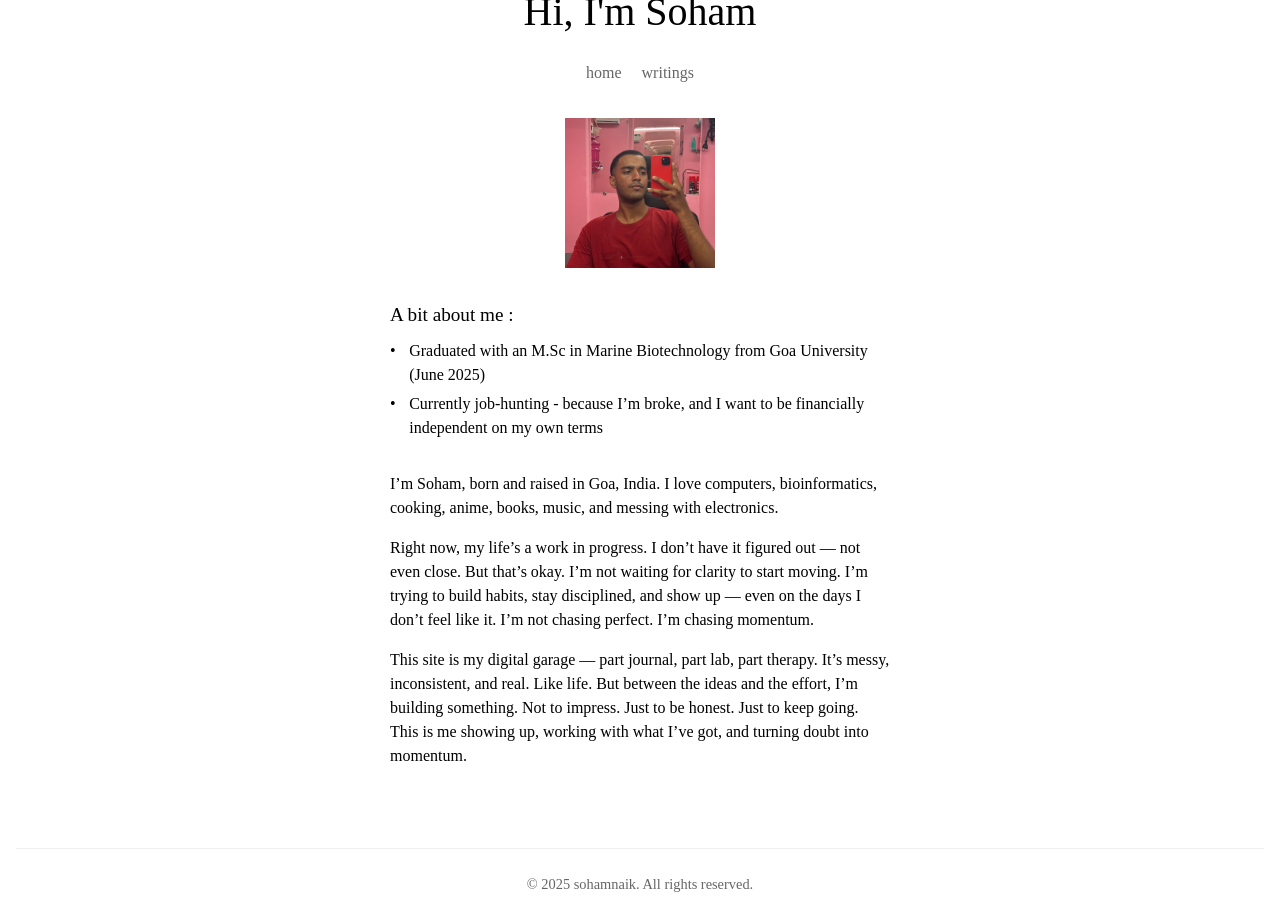
==== index.html @ 7e160d06 "Update index.html" ====
<!DOCTYPE html>
<html lang="en">
<head>
    <meta charset="UTF-8">
    <meta name="viewport" content="width=device-width, initial-scale=1.0">
    <title>Soham Naik</title>
    <link rel="icon" href="main_character.png" type="image/png">
    <link rel="stylesheet" href="style.css">
</head>
<body>
    <div class="container">
        <h1>Hi, I'm Soham</h1>
        
        <nav class="menu">
            <a href="index.html">home</a>
            <a href="writings.html">writings</a>
        </nav>
        
        <div class="profile-photo-container">
            <img src="assets/soham.jpg" alt="Soham" class="profile-photo" onerror="this.style.display='none'; this.nextElementSibling.style.display='block';">
            <div class="profile-placeholder" style="display: none;">
                <svg width="150" height="150" viewBox="0 0 150 150" fill="none" xmlns="http://www.w3.org/2000/svg">
                    <rect width="150" height="150" fill="#f0f0f0"/>
                    <circle cx="75" cy="60" r="20" fill="#ccc"/>
                    <path d="M40 120c0-19.3 15.7-35 35-35s35 15.7 35 35" fill="#ccc"/>
                </svg>
            </div>
        </div>
        
        <div class="about-section">
            <h2>A bit about me :</h2>
            <ul>
                <li>Graduated with an M.Sc in Marine Biotechnology from Goa University (June 2025)</li>
                <li>Currently job-hunting - because I’m broke, and I want to be financially independent on my own terms</li>
            </ul>
        </div>

        <div class="description">
            <p>
                I’m Soham, born and raised in Goa, India. 
                I love computers, bioinformatics, cooking, anime, books, music, and messing with electronics.
            </p>

            <p>
                Right now, my life’s a work in progress.
                I don’t have it figured out — not even close.
                But that’s okay. I’m not waiting for clarity to start moving.
                I’m trying to build habits, stay disciplined, and show up — even on the days I don’t feel like it.
                I’m not chasing perfect. I’m chasing momentum.
            </p>

            <p>
                This site is my digital garage — part journal, part lab, part therapy.
                It’s messy, inconsistent, and real. Like life.
                But between the ideas and the effort, I’m building something.
                Not to impress. Just to be honest. Just to keep going.
                This is me showing up, working with what I’ve got, and turning doubt into momentum.
            </p>
        </div>

    </div>
    
    <footer class="footer">
        <p>&copy; 2025 sohamnaik. All rights reserved.</p>
    </footer>
</body>
</html>
---- style.css ----
/* Reset and base styles */
* {
    margin: 0;
    padding: 0;
    box-sizing: border-box;
}

html, body {
    height: 100%;
    font-family: Georgia, "Times New Roman", Times, serif;
    background-color: #ffffff;
    color: #000000;
}

body {
    display: flex;
    flex-direction: column;
    justify-content: center;
    align-items: center;
    min-height: 100vh;
    padding: 2rem 1rem;
    line-height: 1.6;
}

.container {
    max-width: 600px;
    text-align: center;
    width: 100%;
    flex: 1;
}

/* Typography */
h1 {
    font-size: 2.5rem;
    font-weight: normal;
    margin-bottom: 1rem;
    color: #000000;
}

/* Navigation menu */
.menu {
    margin-bottom: 2rem;
}

/* Profile photo */
.profile-photo-container {
    margin-bottom: 2rem;
    display: flex;
    justify-content: center;
}

.profile-photo,
.profile-placeholder {
    width: 150px;
    height: 150px;
    object-fit: cover;
    display: block;
}

.profile-placeholder {
    display: flex;
    align-items: center;
    justify-content: center;
    background-color: #f8f8f8;
    border: 1px solid #e0e0e0;
}

.menu a {
    color: #666666;
    text-decoration: none;
    font-size: 1rem;
    margin: 0 0.5rem;
    transition: color 0.3s ease;
}

.menu a:hover {
    color: #000000;
    text-decoration: underline;
}

/* About section */
.about-section {
    text-align: left;
    max-width: 500px;
    margin: 0 auto 2rem auto;
}

.about-section h2 {
    font-size: 1.2rem;
    font-weight: normal;
    margin-bottom: 0.5rem;
    color: #000000;
}

.about-section ul {
    list-style: none;
    padding: 0;
    margin-bottom: 1rem;
}

.about-section li {
    font-size: 1rem;
    margin-bottom: 0.3rem;
    color: #000000;
    position: relative;
    padding-left: 1.2rem;
    line-height: 1.5;
}

.about-section li::before {
    content: '•';
    position: absolute;
    left: 0;
    color: #000000;
}

/* Description paragraphs */
.description {
    text-align: left;
    max-width: 500px;
    margin: 0 auto 2rem auto;
}

.description p {
    font-size: 1rem;
    margin-bottom: 1rem;
    color: #000000;
    line-height: 1.5;
}

.description em {
    font-style: italic;
}

/* Writings section */
.writings-section {
    text-align: left;
    max-width: 500px;
    margin: 0 auto;
}

.writings-section h2 {
    font-size: 1.2rem;
    font-weight: normal;
    margin-bottom: 0.5rem;
    color: #000000;
}

.writing-links {
    list-style: none;
    padding: 0;
}

.writing-links li {
    margin-bottom: 0.3rem;
}

.writing-links a {
    color: #666666;
    text-decoration: none;
    font-size: 1rem;
    transition: color 0.3s ease;
}

.writing-links a:hover {
    color: #000000;
    text-decoration: underline;
}

/* Footer */
.footer {
    margin-top: 3rem;
    padding: 1.5rem 1rem;
    text-align: center;
    border-top: 1px solid #f0f0f0;
    width: 100%;
}

.footer p {
    font-size: 0.9rem;
    color: #666666;
    margin: 0;
}

/* Responsive design */
/* Mobile devices (up to 480px) */
@media (max-width: 480px) {
    body {
        padding: 1rem 0.75rem;
    }
    
    .container {
        max-width: 100%;
        padding: 0 0.5rem;
    }
    
    h1 {
        font-size: 1.8rem;
        margin-bottom: 0.8rem;
    }
    
    .menu {
        margin-bottom: 1.5rem;
    }
    
    .menu a {
        margin: 0 0.3rem;
        font-size: 0.85rem;
    }
    
    .profile-photo,
    .profile-placeholder {
        width: 120px;
        height: 120px;
    }
    
    .profile-photo-container {
        margin-bottom: 1.5rem;
    }
    
    .about-section,
    .description,
    .writings-section {
        max-width: 100%;
        margin-bottom: 1.5rem;
    }
    
    .about-section h2,
    .writings-section h2 {
        font-size: 1.1rem;
    }
    
    .description p,
    .about-section li,
    .writing-links a {
        font-size: 0.9rem;
        line-height: 1.4;
    }
    
    .footer {
        margin-top: 2rem;
        padding: 1rem;
    }
    
    .footer p {
        font-size: 0.8rem;
    }
}

/* Tablets (481px to 768px) */
@media (min-width: 481px) and (max-width: 768px) {
    body {
        padding: 1.5rem 1rem;
    }
    
    .container {
        max-width: 90%;
    }
    
    h1 {
        font-size: 2.2rem;
    }
    
    .menu a {
        margin: 0 0.6rem;
        font-size: 0.95rem;
    }
    
    .profile-photo,
    .profile-placeholder {
        width: 140px;
        height: 140px;
    }
    
    .about-section,
    .description,
    .writings-section {
        max-width: 450px;
    }
    
    .description p,
    .about-section li,
    .writing-links a {
        font-size: 0.95rem;
    }
}

/* Small laptops and large tablets (769px to 1024px) */
@media (min-width: 769px) and (max-width: 1024px) {
    .container {
        max-width: 550px;
    }
    
    h1 {
        font-size: 2.3rem;
    }
    
    .about-section,
    .description,
    .writings-section {
        max-width: 480px;
    }
}

/* Large screens (1025px and up) */
@media (min-width: 1025px) {
    body {
        padding: 2.5rem 1rem;
    }
    
    .container {
        max-width: 600px;
    }
    
    h1 {
        font-size: 2.5rem;
    }
    
    .about-section,
    .description,
    .writings-section {
        max-width: 500px;
    }
}
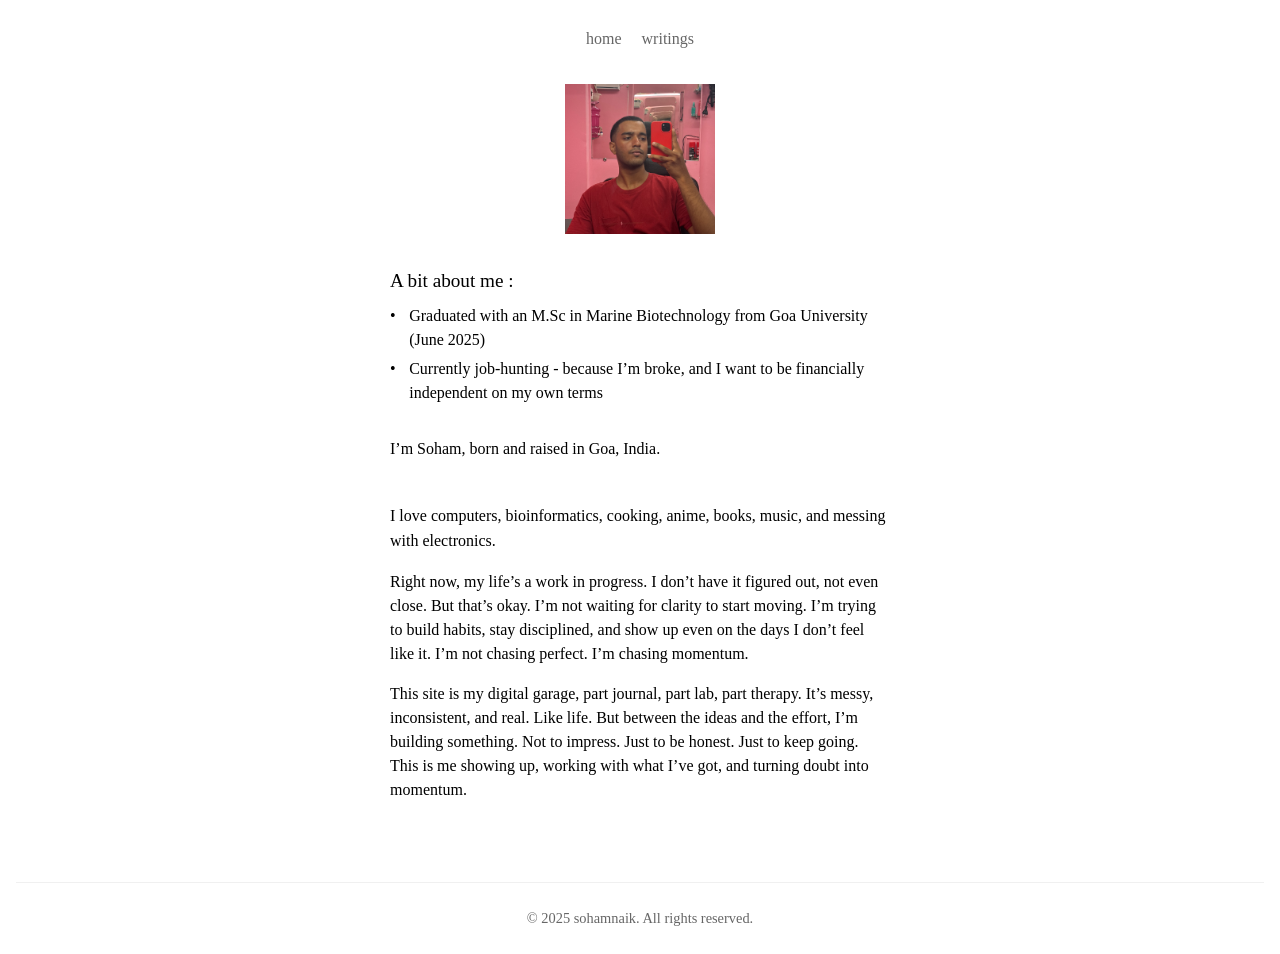
==== commit a7fa5f10: "Update index.html" ====
--- a/index.html
+++ b/index.html
@@ -37,20 +37,20 @@
 
         <div class="description">
             <p>
-                I’m Soham, born and raised in Goa, India. 
+                I’m Soham, born and raised in Goa, India.</p> </br> 
                 I love computers, bioinformatics, cooking, anime, books, music, and messing with electronics.
             </p>
 
             <p>
                 Right now, my life’s a work in progress.
-                I don’t have it figured out — not even close.
+                I don’t have it figured out, not even close.
                 But that’s okay. I’m not waiting for clarity to start moving.
-                I’m trying to build habits, stay disciplined, and show up — even on the days I don’t feel like it.
+                I’m trying to build habits, stay disciplined, and show up even on the days I don’t feel like it.
                 I’m not chasing perfect. I’m chasing momentum.
             </p>
 
             <p>
-                This site is my digital garage — part journal, part lab, part therapy.
+                This site is my digital garage, part journal, part lab, part therapy.
                 It’s messy, inconsistent, and real. Like life.
                 But between the ideas and the effort, I’m building something.
                 Not to impress. Just to be honest. Just to keep going.
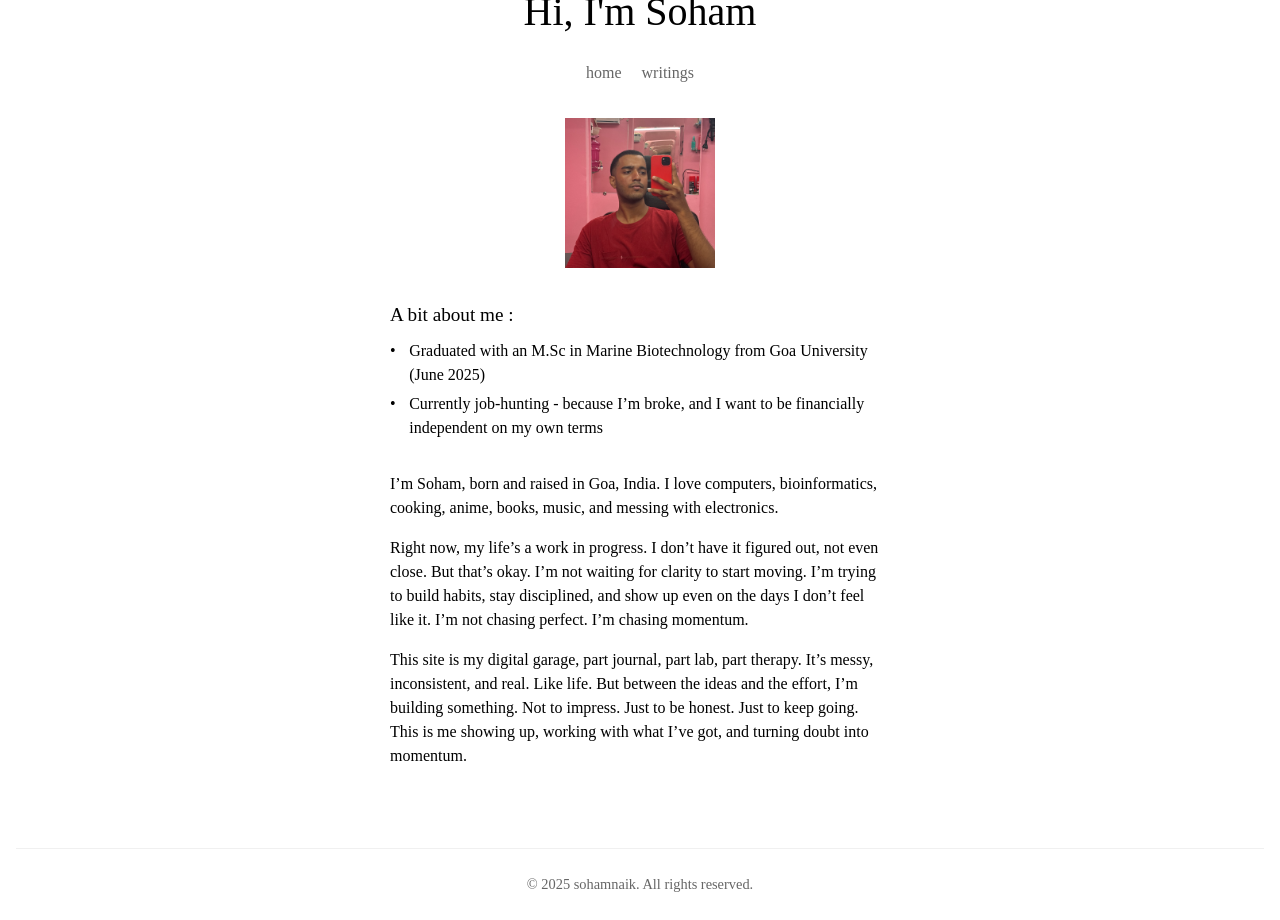
==== commit 093f6a59: "Update index.html" ====
--- a/index.html
+++ b/index.html
@@ -37,7 +37,8 @@
 
         <div class="description">
             <p>
-                I’m Soham, born and raised in Goa, India.</p> </br> 
+                I’m Soham, born and raised in Goa, India.
+                
                 I love computers, bioinformatics, cooking, anime, books, music, and messing with electronics.
             </p>
 
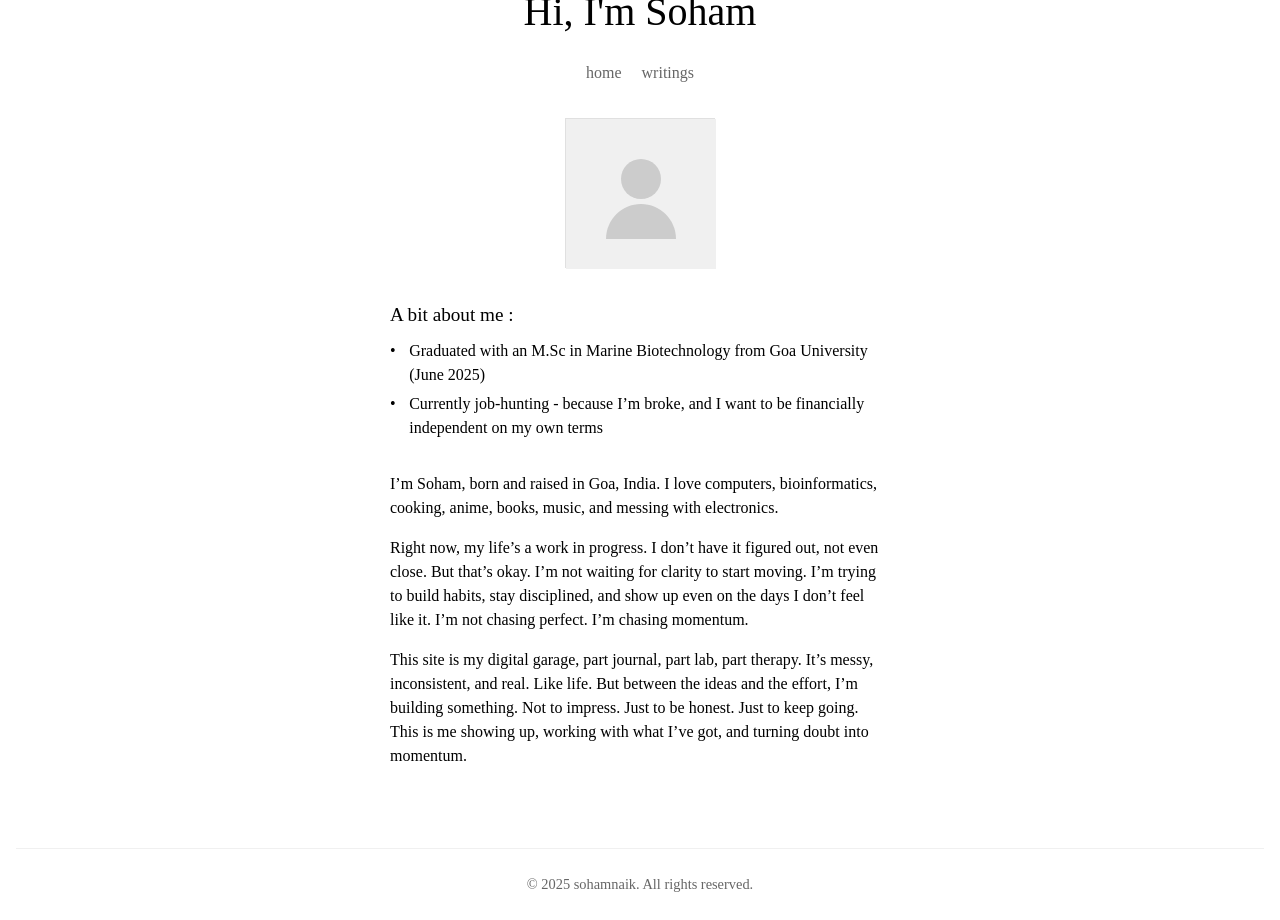
==== commit 61505a85: "Update index.html" ====
--- a/index.html
+++ b/index.html
@@ -17,7 +17,7 @@
         </nav>
         
         <div class="profile-photo-container">
-            <img src="assets/soham.jpg" alt="Soham" class="profile-photo" onerror="this.style.display='none'; this.nextElementSibling.style.display='block';">
+            <img src="assets/newpfp.jpg" alt="Soham" class="profile-photo" onerror="this.style.display='none'; this.nextElementSibling.style.display='block';">
             <div class="profile-placeholder" style="display: none;">
                 <svg width="150" height="150" viewBox="0 0 150 150" fill="none" xmlns="http://www.w3.org/2000/svg">
                     <rect width="150" height="150" fill="#f0f0f0"/>
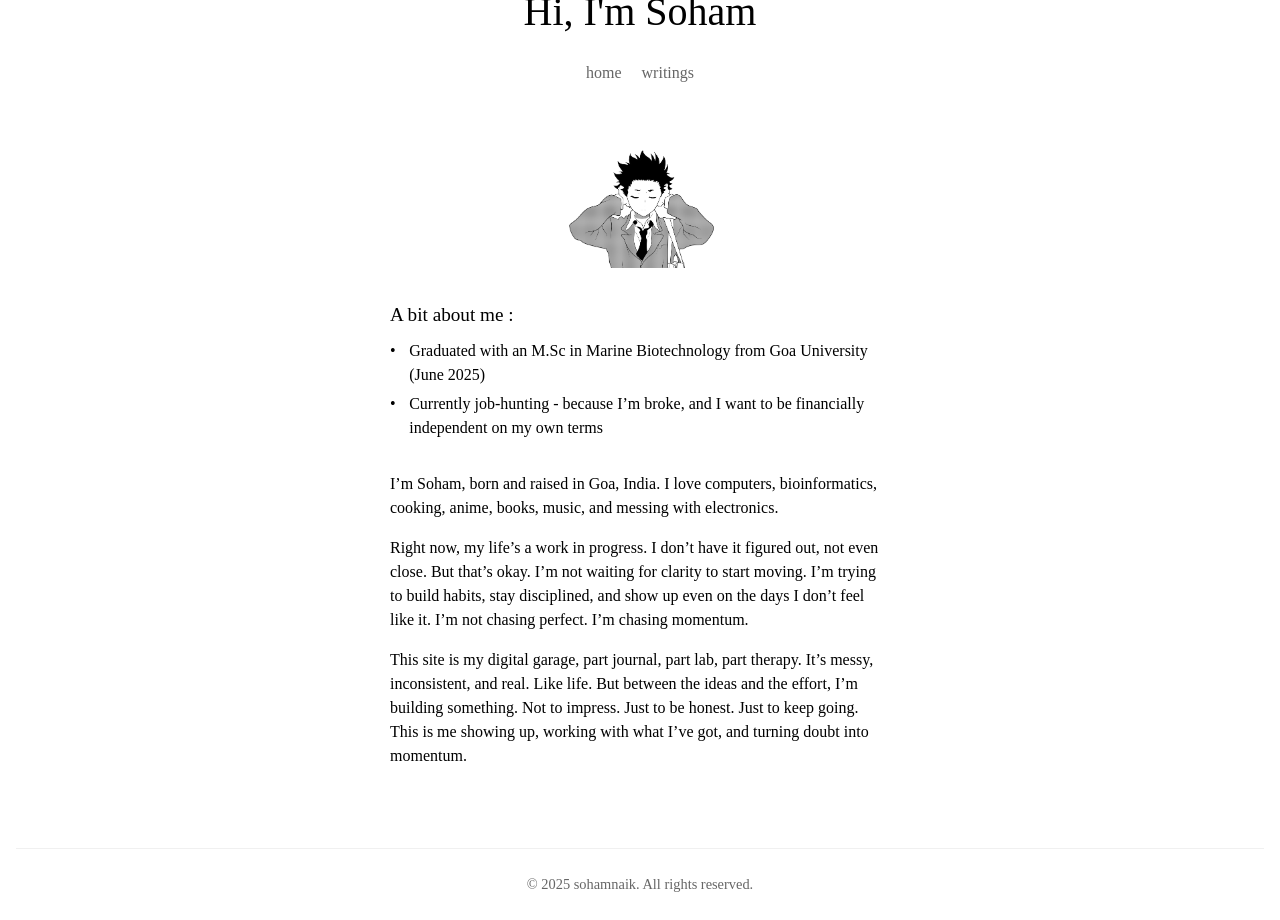
==== commit aa144942: "Update index.html" ====
--- a/index.html
+++ b/index.html
@@ -3,7 +3,7 @@
 <head>
     <meta charset="UTF-8">
     <meta name="viewport" content="width=device-width, initial-scale=1.0">
-    <title>Soham Naik</title>
+    <title>Soham</title>
     <link rel="icon" href="main_character.png" type="image/png">
     <link rel="stylesheet" href="style.css">
 </head>
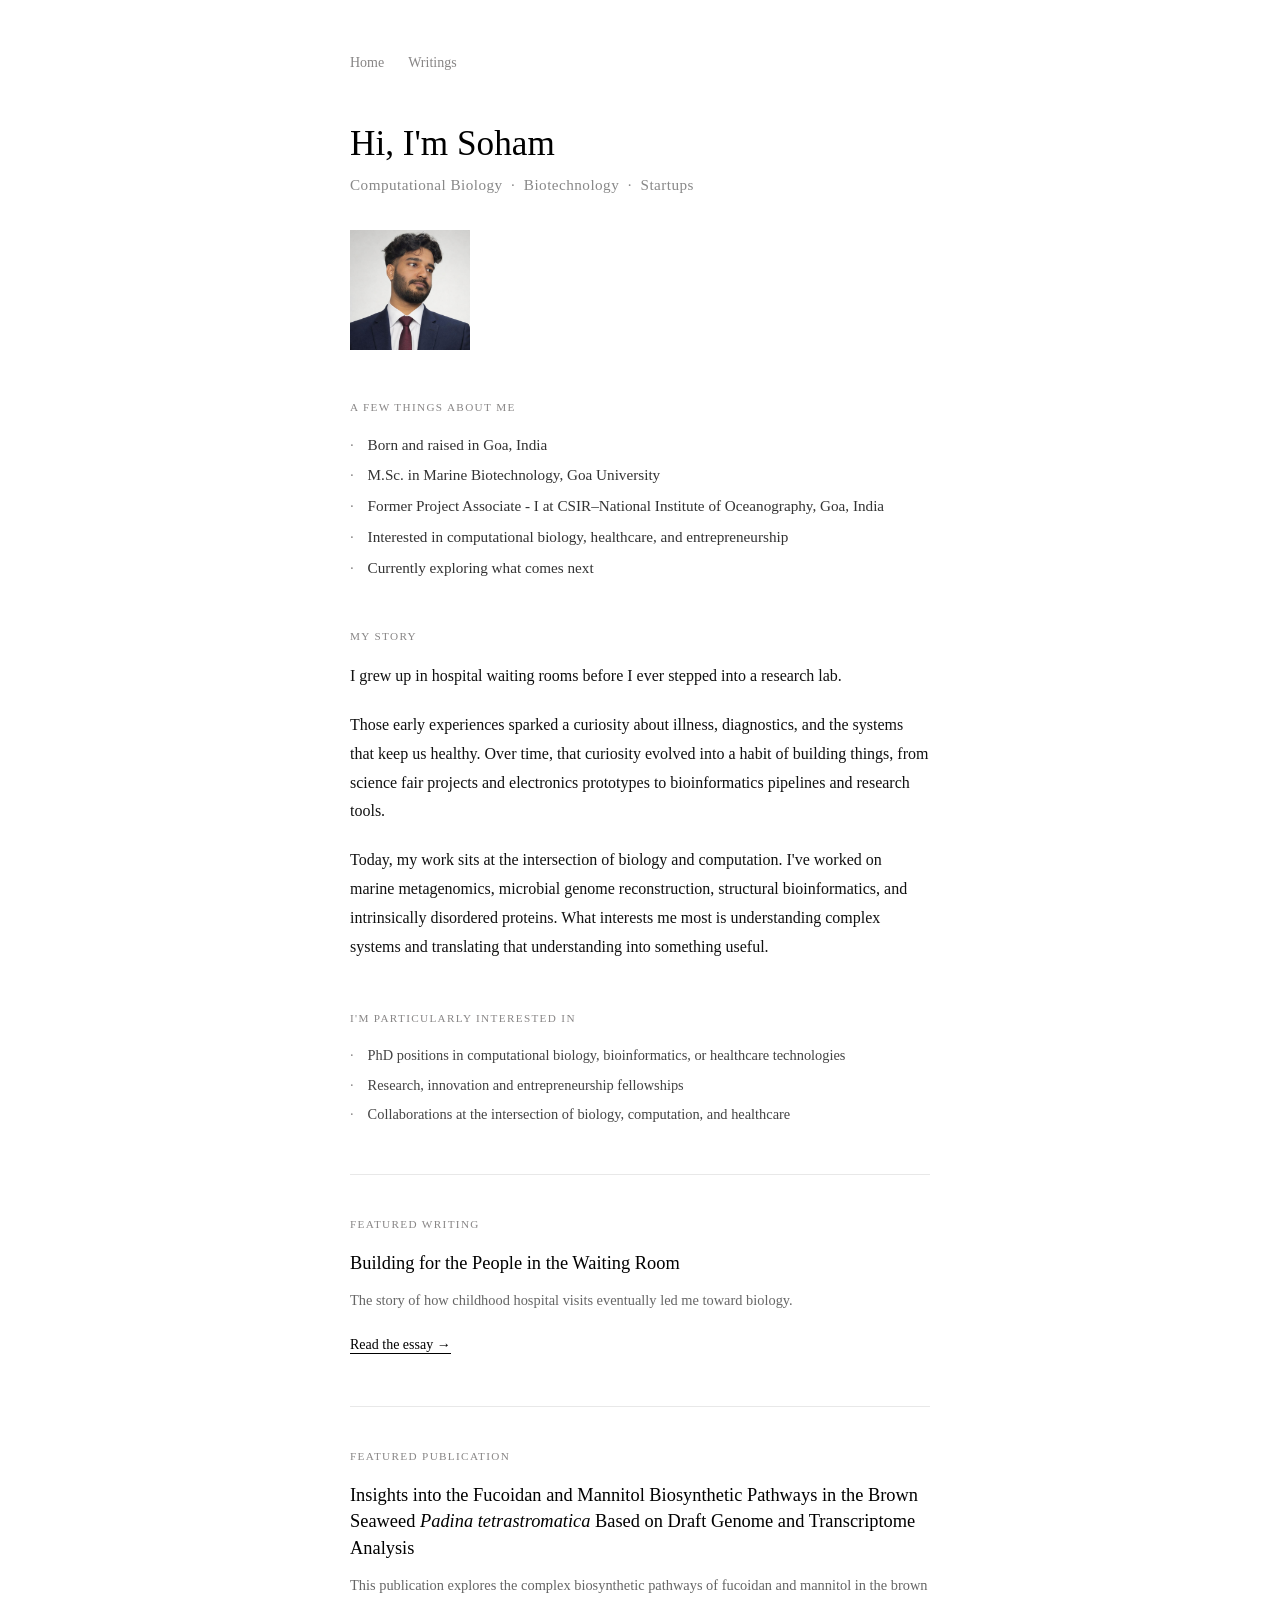
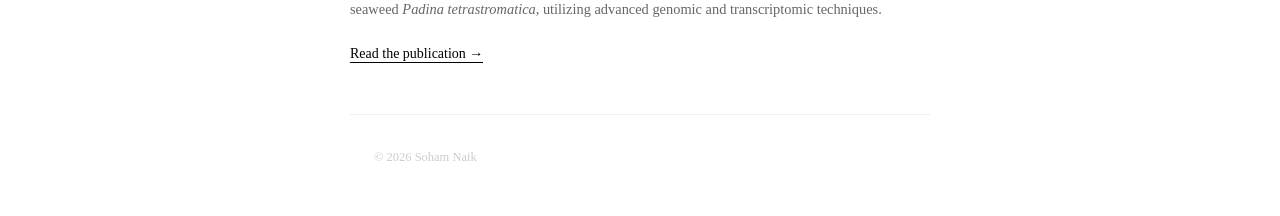
==== commit adeb8574: "Redesign site with story-driven layout and new essay Rebuilt homepage to tell a coherent narrative (" ====
--- a/index.html
+++ b/index.html
@@ -3,66 +3,94 @@
 <head>
     <meta charset="UTF-8">
     <meta name="viewport" content="width=device-width, initial-scale=1.0">
-    <title>Soham</title>
+    <title>Soham Naik</title>
+    <meta name="description" content="Soham Naik — computational biologist, researcher, and builder from Goa, India.">
     <link rel="icon" href="main_character.png" type="image/png">
     <link rel="stylesheet" href="style.css">
 </head>
 <body>
     <div class="container">
-        <h1>Hi, I'm Soham</h1>
-        
+
         <nav class="menu">
-            <a href="index.html">home</a>
-            <a href="writings.html">writings</a>
+            <a href="index.html">Home</a>
+            <a href="writings.html">Writings</a>
         </nav>
-        
+
+        <div class="hero">
+            <h1>Hi, I'm Soham</h1>
+            <p class="subtitle">Computational Biology &nbsp;&middot;&nbsp; Biotechnology &nbsp;&middot;&nbsp; Startups</p>
+        </div>
+
         <div class="profile-photo-container">
-            <img src="assets/newpfp.jpg" alt="Soham" class="profile-photo" onerror="this.style.display='none'; this.nextElementSibling.style.display='block';">
-            <div class="profile-placeholder" style="display: none;">
-                <svg width="150" height="150" viewBox="0 0 150 150" fill="none" xmlns="http://www.w3.org/2000/svg">
-                    <rect width="150" height="150" fill="#f0f0f0"/>
-                    <circle cx="75" cy="60" r="20" fill="#ccc"/>
-                    <path d="M40 120c0-19.3 15.7-35 35-35s35 15.7 35 35" fill="#ccc"/>
+              <a
+        href="https://www.linkedin.com/in/therealsohamnaik/"
+        target="_blank"
+        rel="noopener noreferrer" 
+        aria-label="Visit Soham Naik's LinkedIn profile"
+    >
+            <img
+                src="assets/newpfp.jpg"
+                alt="Soham Naik"
+                class="profile-photo"
+                onerror="this.style.display='none'; this.nextElementSibling.style.display='flex';"
+            >
+            <div class="profile-placeholder">
+                <svg width="120" height="120" viewBox="0 0 120 120" fill="none" xmlns="http://www.w3.org/2000/svg">
+                    <rect width="120" height="120" fill="#f0f0f0"/>
+                    <circle cx="60" cy="48" r="18" fill="#d0d0d0"/>
+                    <path d="M24 100c0-19.9 16.1-36 36-36s36 16.1 36 36" fill="#d0d0d0"/>
                 </svg>
             </div>
-        </div>
-        
-        <div class="about-section">
-            <h2>A bit about me :</h2>
-            <ul>
-                <li>Graduated with an M.Sc in Marine Biotechnology from Goa University (June 2025)</li>
-                <li>Currently job-hunting - because I’m broke, and I want to be financially independent on my own terms</li>
-            </ul>
+        </a>
         </div>
 
-        <div class="description">
-            <p>
-                I’m Soham, born and raised in Goa, India.
-                
-                I love computers, bioinformatics, cooking, anime, books, music, and messing with electronics.
-            </p>
+        <section class="section">
+            <span class="section-label">A Few Things About Me</span>
+            <ul class="about-list">
+                <li>Born and raised in Goa, India</li>
+                <li>M.Sc. in Marine Biotechnology, Goa University</li>
+                <li>Former Project Associate - I at CSIR–National Institute of Oceanography, Goa, India</li>
+                <li>Interested in computational biology, healthcare, and entrepreneurship</li>
+                <li>Currently exploring what comes next</li>
+            </ul>
+        </section>
 
-            <p>
-                Right now, my life’s a work in progress.
-                I don’t have it figured out, not even close.
-                But that’s okay. I’m not waiting for clarity to start moving.
-                I’m trying to build habits, stay disciplined, and show up even on the days I don’t feel like it.
-                I’m not chasing perfect. I’m chasing momentum.
-            </p>
+        <section class="section">
+            <span class="section-label">My Story</span>
+            <div class="story">
+                <p>I grew up in hospital waiting rooms before I ever stepped into a research lab.</p>
+                <p>Those early experiences sparked a curiosity about illness, diagnostics, and the systems that keep us healthy. Over time, that curiosity evolved into a habit of building things, from science fair projects and electronics prototypes to bioinformatics pipelines and research tools.</p>
+                <p>Today, my work sits at the intersection of biology and computation. I've worked on marine metagenomics, microbial genome reconstruction, structural bioinformatics, and intrinsically disordered proteins. What interests me most is understanding complex systems and translating that understanding into something useful.</p>
+            </div>
+        </section>
 
-            <p>
-                This site is my digital garage, part journal, part lab, part therapy.
-                It’s messy, inconsistent, and real. Like life.
-                But between the ideas and the effort, I’m building something.
-                Not to impress. Just to be honest. Just to keep going.
-                This is me showing up, working with what I’ve got, and turning doubt into momentum.
-            </p>
-        </div>
+        <section class="section">
+            <span class="section-label">I'm particularly interested in</span>
+            <ul class="interests-list">
+                <li>PhD positions in computational biology, bioinformatics, or healthcare technologies</li>
+                <li>Research, innovation and entrepreneurship fellowships</li>
+                <li>Collaborations at the intersection of biology, computation, and healthcare</li>
+            </ul>
+        </section>
 
+        <section class="featured">
+            <span class="section-label">Featured Writing</span>
+            <p class="featured-title">Building for the People in the Waiting Room</p>
+            <p class="featured-description">The story of how childhood hospital visits eventually led me toward biology.</p>
+            <a href="posts/building-for-the-people-in-the-waiting-room.html" class="featured-link">Read the essay &rarr;</a>
+        </section>
+        <section class="featured-publication">
+            <span class="section-label">Featured Publication</span>
+            <p class="featured-title">Insights into the Fucoidan and Mannitol Biosynthetic Pathways in the Brown Seaweed <i>Padina tetrastromatica</i> Based on Draft Genome and Transcriptome Analysis</p>
+            <p class="featured-description">This publication explores the complex biosynthetic pathways of fucoidan and mannitol in the brown seaweed <i>Padina tetrastromatica</i>, utilizing advanced genomic and transcriptomic techniques.</p>
+            <a href="https://link.springer.com/article/10.1007/s10126-026-10649-8" class="featured-link">Read the publication &rarr;</a>
+        </section>
     </div>
-    
+
     <footer class="footer">
-        <p>&copy; 2025 sohamnaik. All rights reserved.</p>
+        <p>&copy; 2026 Soham Naik</p>
     </footer>
+
+    <script src="script.js"></script>
 </body>
 </html>
--- a/style.css
+++ b/style.css
@@ -1,324 +1,387 @@
-/* Reset and base styles */
-* {
+/* Reset */
+*, *::before, *::after {
     margin: 0;
     padding: 0;
     box-sizing: border-box;
 }
 
-html, body {
-    height: 100%;
+/* Base */
+html {
+    font-size: 16px;
+}
+
+body {
     font-family: Georgia, "Times New Roman", Times, serif;
     background-color: #ffffff;
     color: #000000;
-}
-
-body {
-    display: flex;
-    flex-direction: column;
-    justify-content: center;
-    align-items: center;
-    min-height: 100vh;
-    padding: 2rem 1rem;
-    line-height: 1.6;
-}
-
+    line-height: 1.7;
+    padding: 3rem 1.5rem;
+}
+
+/* Container */
 .container {
-    max-width: 600px;
-    text-align: center;
+    max-width: 580px;
+    margin: 0 auto;
     width: 100%;
-    flex: 1;
-}
-
-/* Typography */
+}
+
+/* Navigation */
+.menu {
+    margin-bottom: 3rem;
+}
+
+.menu a {
+    color: #878585;
+    text-decoration: none;
+    font-size: 0.875rem;
+    margin-right: 1.25rem;
+}
+
+.menu a:hover {
+    color: #000;
+}
+
+/* Hero */
+.hero {
+    margin-bottom: 2rem;
+}
+
 h1 {
-    font-size: 2.5rem;
-    font-weight: normal;
-    margin-bottom: 1rem;
-    color: #000000;
-}
-
-/* Navigation menu */
-.menu {
-    margin-bottom: 2rem;
+    font-size: 2.2rem;
+    font-weight: normal;
+    line-height: 1.2;
+    margin-bottom: 0.4rem;
+    color: #000;
+}
+
+.subtitle {
+    font-size: 0.95rem;
+    color: #888;
+    letter-spacing: 0.03em;
 }
 
 /* Profile photo */
 .profile-photo-container {
-    margin-bottom: 2rem;
-    display: flex;
-    justify-content: center;
-}
-
-.profile-photo,
-.profile-placeholder {
-    width: 150px;
-    height: 150px;
+    margin-bottom: 3rem;
+}
+
+.profile-photo {
+    width: 120px;
+    height: 120px;
     object-fit: cover;
     display: block;
 }
 
 .profile-placeholder {
-    display: flex;
+    width: 120px;
+    height: 120px;
+    display: none;
     align-items: center;
     justify-content: center;
-    background-color: #f8f8f8;
-    border: 1px solid #e0e0e0;
-}
-
-.menu a {
-    color: #666666;
-    text-decoration: none;
-    font-size: 1rem;
-    margin: 0 0.5rem;
-    transition: color 0.3s ease;
-}
-
-.menu a:hover {
-    color: #000000;
-    text-decoration: underline;
-}
-
-/* About section */
-.about-section {
-    text-align: left;
-    max-width: 500px;
-    margin: 0 auto 2rem auto;
-}
-
-.about-section h2 {
-    font-size: 1.2rem;
-    font-weight: normal;
-    margin-bottom: 0.5rem;
-    color: #000000;
-}
-
-.about-section ul {
+    background-color: #f4f4f4;
+}
+
+/* Section label */
+.section-label {
+    display: block;
+    font-size: 0.7rem;
+    font-weight: normal;
+    font-family: Georgia, "Times New Roman", Times, serif;
+    text-transform: uppercase;
+    letter-spacing: 0.12em;
+    color: #878585;
+    margin-bottom: 1rem;
+}
+
+/* Generic section spacing */
+.section {
+    margin-bottom: 3rem;
+}
+
+/* About list */
+.about-list {
     list-style: none;
     padding: 0;
-    margin-bottom: 1rem;
-}
-
-.about-section li {
-    font-size: 1rem;
-    margin-bottom: 0.3rem;
-    color: #000000;
+}
+
+.about-list li {
+    font-size: 0.95rem;
+    color: #333;
+    padding-left: 1.1rem;
     position: relative;
-    padding-left: 1.2rem;
-    line-height: 1.5;
-}
-
-.about-section li::before {
-    content: '•';
+    margin-bottom: 0.45rem;
+    line-height: 1.55;
+}
+
+.about-list li::before {
+    content: '\00B7';
     position: absolute;
     left: 0;
-    color: #000000;
-}
-
-/* Description paragraphs */
-.description {
-    text-align: left;
-    max-width: 500px;
-    margin: 0 auto 2rem auto;
-}
-
-.description p {
+    color: #878585;
+}
+
+/* Story */
+.story p {
     font-size: 1rem;
-    margin-bottom: 1rem;
-    color: #000000;
-    line-height: 1.5;
-}
-
-.description em {
-    font-style: italic;
-}
-
-/* Writings section */
-.writings-section {
-    text-align: left;
-    max-width: 500px;
-    margin: 0 auto;
-}
-
-.writings-section h2 {
-    font-size: 1.2rem;
-    font-weight: normal;
-    margin-bottom: 0.5rem;
-    color: #000000;
-}
-
-.writing-links {
+    color: #111;
+    margin-bottom: 1.25rem;
+    line-height: 1.8;
+}
+
+.story p:last-child {
+    margin-bottom: 0;
+}
+
+/* Interests */
+.interests-list {
     list-style: none;
     padding: 0;
 }
 
-.writing-links li {
-    margin-bottom: 0.3rem;
-}
-
-.writing-links a {
-    color: #666666;
-    text-decoration: none;
+.interests-list li {
+    font-size: 0.9rem;
+    color: #444;
+    padding-left: 1.1rem;
+    position: relative;
+    margin-bottom: 0.4rem;
+    line-height: 1.6;
+}
+
+.interests-list li::before {
+    content: '\00B7';
+    position: absolute;
+    left: 0;
+    color: #878585;
+}
+
+/* Featured essay */
+.featured {
+    border-top: 1px solid #e8e8e8;
+    padding-top: 2.5rem;
+    margin-bottom: 3rem;
+}
+
+.featured-title {
+    font-size: 1.15rem;
+    font-weight: normal;
+    line-height: 1.45;
+    margin-bottom: 0.75rem;
+    color: #000;
+}
+
+.featured-description {
+    font-size: 0.9rem;
+    color: #666;
+    line-height: 1.65;
+    margin-bottom: 1.1rem;
+}
+
+.featured-link {
+    font-size: 0.875rem;
+    color: #000;
+    text-decoration: none;
+    border-bottom: 1px solid #000;
+    padding-bottom: 1px;
+}
+
+.featured-link:hover {
+    color: #555;
+    border-bottom-color: #555;
+}
+
+/* Featured publication (mirrors .featured) */
+.featured-publication {
+    border-top: 1px solid #e8e8e8;
+    padding-top: 2.5rem;
+    margin-bottom: 3rem;
+}
+
+/* Writings page list */
+.writings-intro {
+    font-size: 0.95rem;
+    color: #555;
+    margin-bottom: 2.5rem;
+    line-height: 1.7;
+}
+
+.writings-list {
+    margin-top: 0;
+}
+
+.writing-item {
+    margin-bottom: 2.25rem;
+    padding-bottom: 2.25rem;
+    border-bottom: 1px solid #f0f0f0;
+}
+
+.writing-item:last-child {
+    border-bottom: none;
+    padding-bottom: 0;
+}
+
+.writing-item-title {
+    font-size: 1.05rem;
+    font-weight: normal;
+    line-height: 1.4;
+    margin-bottom: 0.2rem;
+}
+
+.writing-item-title a {
+    color: #000;
+    text-decoration: none;
+}
+
+.writing-item-title a:hover {
+    text-decoration: underline;
+}
+
+.writing-item-meta {
+    font-size: 0.78rem;
+    color: #aaa;
+    text-transform: uppercase;
+    letter-spacing: 0.08em;
+    margin-bottom: 0.5rem;
+}
+
+.writing-item-description {
+    font-size: 0.88rem;
+    color: #666;
+    line-height: 1.6;
+}
+
+/* Post pages */
+.back-link {
+    display: inline-block;
+    font-size: 0.83rem;
+    color: #aaa;
+    text-decoration: none;
+    margin-bottom: 2.5rem;
+}
+
+.back-link:hover {
+    color: #000;
+}
+
+.post-header {
+    margin-bottom: 2.5rem;
+    padding-bottom: 1.5rem;
+    border-bottom: 1px solid #f0f0f0;
+}
+
+.post-title {
+    font-size: 1.75rem;
+    font-weight: normal;
+    line-height: 1.3;
+    margin-bottom: 0.6rem;
+    color: #000;
+}
+
+.post-meta {
+    font-size: 0.78rem;
+    color: #aaa;
+    text-transform: uppercase;
+    letter-spacing: 0.1em;
+}
+
+.post-content p {
     font-size: 1rem;
-    transition: color 0.3s ease;
-}
-
-.writing-links a:hover {
-    color: #000000;
-    text-decoration: underline;
+    line-height: 1.85;
+    color: #111;
+    margin-bottom: 1.4rem;
+}
+
+.post-content p:last-child {
+    margin-bottom: 0;
+}
+
+.post-content h2 {
+    font-size: 1rem;
+    font-weight: bold;
+    color: #000;
+    margin-top: 2.25rem;
+    margin-bottom: 0.8rem;
+    line-height: 1.4;
 }
 
 /* Footer */
 .footer {
-    margin-top: 3rem;
-    padding: 1.5rem 1rem;
-    text-align: center;
+    max-width: 580px;
+    margin: 3rem auto 0;
+    padding: 2rem 1.5rem 0;
     border-top: 1px solid #f0f0f0;
-    width: 100%;
+}
+
+.footer-links {
+    margin-bottom: 0.75rem;
+}
+
+.footer-links a {
+    font-size: 0.83rem;
+    color: #888;
+    text-decoration: none;
+    margin-right: 1.1rem;
+}
+
+.footer-links a:hover {
+    color: #000;
 }
 
 .footer p {
-    font-size: 0.9rem;
-    color: #666666;
-    margin: 0;
-}
-
-/* Responsive design */
-/* Mobile devices (up to 480px) */
+    font-size: 0.78rem;
+    color: #ccc;
+}
+
+/* Responsive — tablet */
+@media (max-width: 768px) {
+    body {
+        padding: 2.25rem 1.25rem;
+    }
+
+    h1 {
+        font-size: 2rem;
+    }
+
+    .post-title {
+        font-size: 1.55rem;
+    }
+}
+
+/* Responsive — mobile */
 @media (max-width: 480px) {
     body {
-        padding: 1rem 0.75rem;
-    }
-    
-    .container {
-        max-width: 100%;
-        padding: 0 0.5rem;
-    }
-    
+        padding: 1.75rem 1rem;
+    }
+
     h1 {
-        font-size: 1.8rem;
-        margin-bottom: 0.8rem;
-    }
-    
+        font-size: 1.75rem;
+    }
+
     .menu {
+        margin-bottom: 2rem;
+    }
+
+    .hero {
         margin-bottom: 1.5rem;
     }
-    
-    .menu a {
-        margin: 0 0.3rem;
-        font-size: 0.85rem;
-    }
-    
-    .profile-photo,
-    .profile-placeholder {
-        width: 120px;
-        height: 120px;
-    }
-    
+
     .profile-photo-container {
-        margin-bottom: 1.5rem;
-    }
-    
-    .about-section,
-    .description,
-    .writings-section {
-        max-width: 100%;
-        margin-bottom: 1.5rem;
-    }
-    
-    .about-section h2,
-    .writings-section h2 {
-        font-size: 1.1rem;
-    }
-    
-    .description p,
-    .about-section li,
-    .writing-links a {
-        font-size: 0.9rem;
-        line-height: 1.4;
-    }
-    
+        margin-bottom: 2.25rem;
+    }
+
+    .section {
+        margin-bottom: 2.25rem;
+    }
+
+    .featured {
+        padding-top: 2rem;
+        margin-bottom: 2.25rem;
+    }
+
+    .post-title {
+        font-size: 1.4rem;
+    }
+
     .footer {
-        margin-top: 2rem;
-        padding: 1rem;
-    }
-    
-    .footer p {
-        font-size: 0.8rem;
-    }
-}
-
-/* Tablets (481px to 768px) */
-@media (min-width: 481px) and (max-width: 768px) {
-    body {
-        padding: 1.5rem 1rem;
-    }
-    
-    .container {
-        max-width: 90%;
-    }
-    
-    h1 {
-        font-size: 2.2rem;
-    }
-    
-    .menu a {
-        margin: 0 0.6rem;
-        font-size: 0.95rem;
-    }
-    
-    .profile-photo,
-    .profile-placeholder {
-        width: 140px;
-        height: 140px;
-    }
-    
-    .about-section,
-    .description,
-    .writings-section {
-        max-width: 450px;
-    }
-    
-    .description p,
-    .about-section li,
-    .writing-links a {
-        font-size: 0.95rem;
-    }
-}
-
-/* Small laptops and large tablets (769px to 1024px) */
-@media (min-width: 769px) and (max-width: 1024px) {
-    .container {
-        max-width: 550px;
-    }
-    
-    h1 {
-        font-size: 2.3rem;
-    }
-    
-    .about-section,
-    .description,
-    .writings-section {
-        max-width: 480px;
-    }
-}
-
-/* Large screens (1025px and up) */
-@media (min-width: 1025px) {
-    body {
-        padding: 2.5rem 1rem;
-    }
-    
-    .container {
-        max-width: 600px;
-    }
-    
-    h1 {
-        font-size: 2.5rem;
-    }
-    
-    .about-section,
-    .description,
-    .writings-section {
-        max-width: 500px;
-    }
-}+        padding: 1.5rem 0 0;
+    }
+}
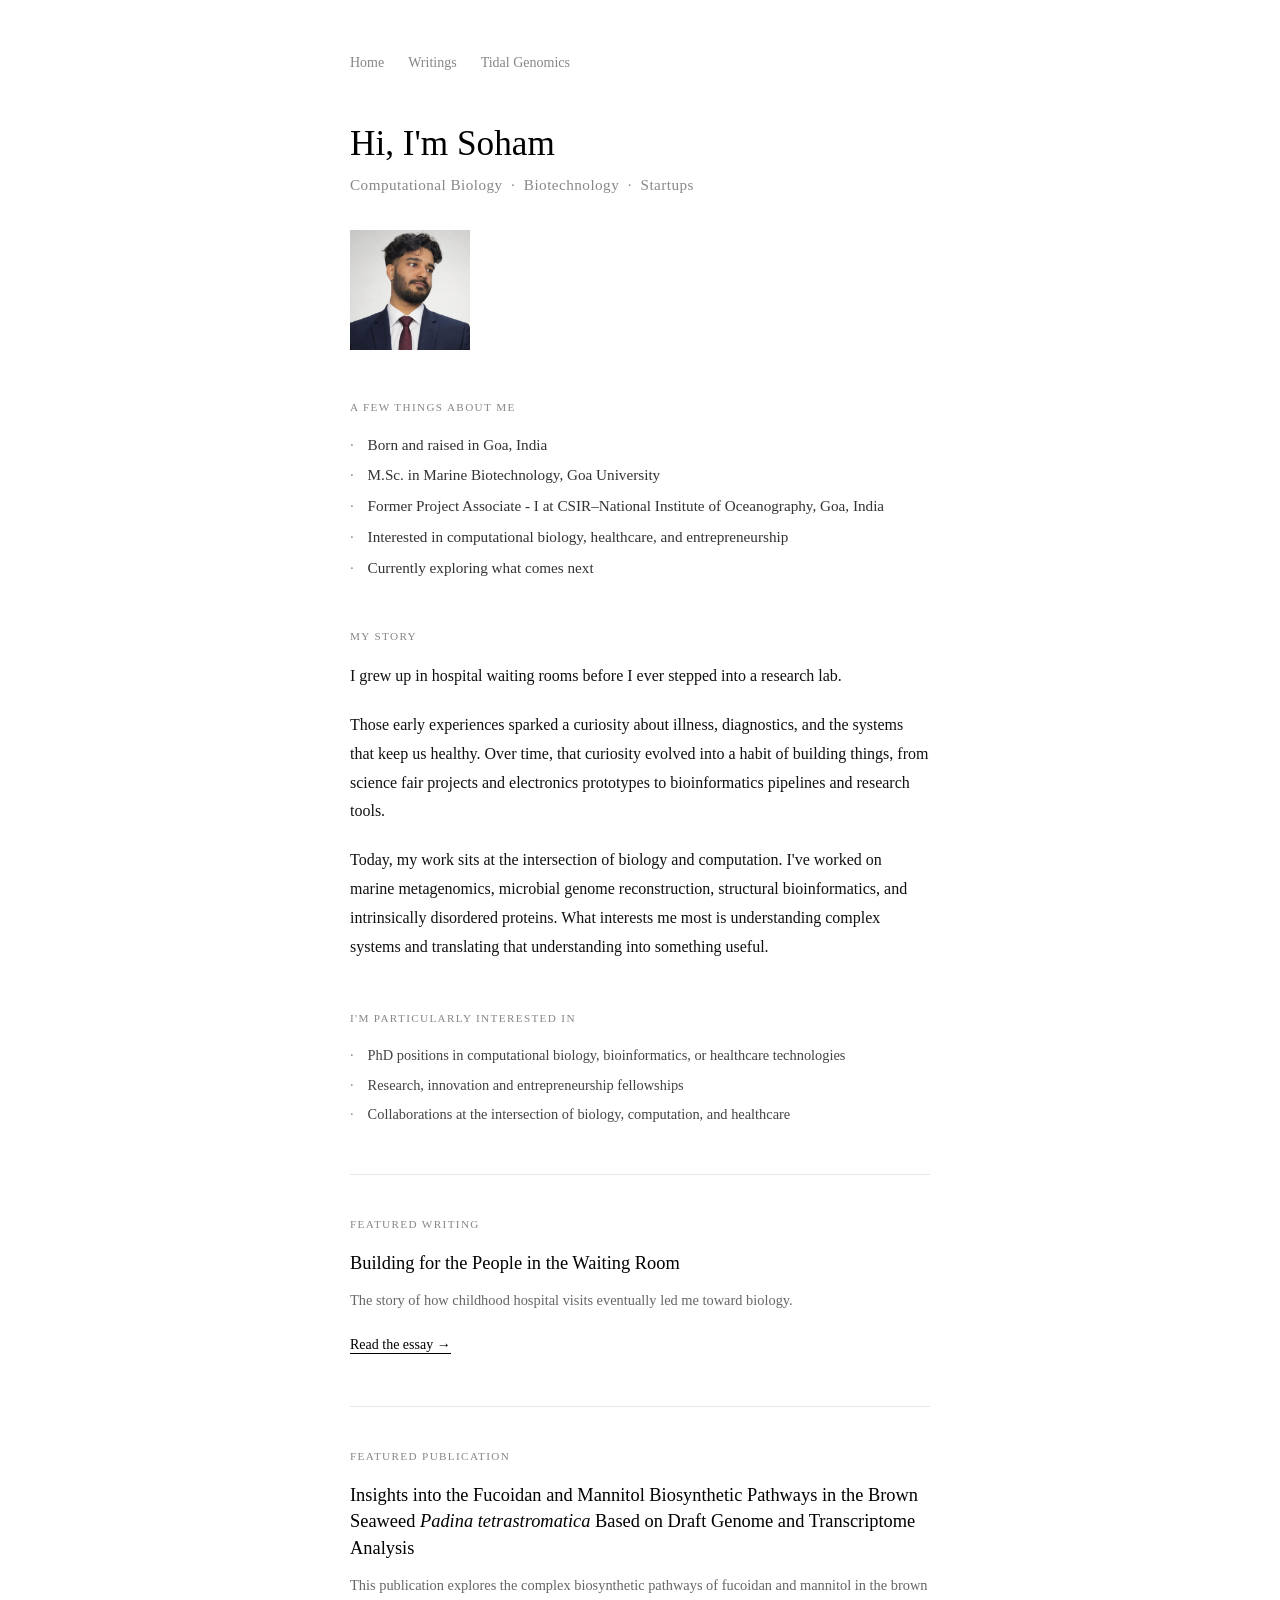
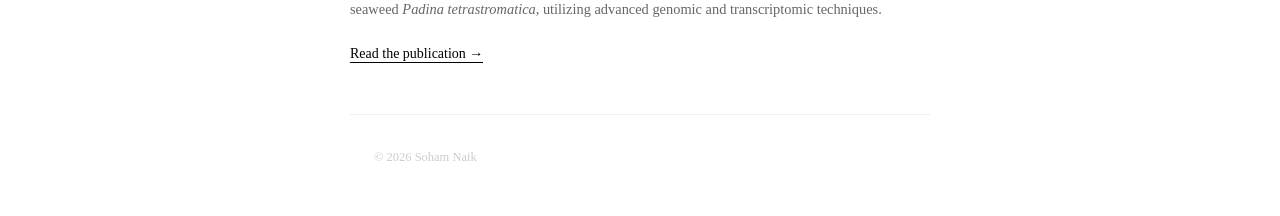
==== commit f56c83b6: "Add files via upload" ====
--- a/index.html
+++ b/index.html
@@ -14,6 +14,7 @@
         <nav class="menu">
             <a href="index.html">Home</a>
             <a href="writings.html">Writings</a>
+            <a href="tidalgenomics/">Tidal Genomics</a>
         </nav>
 
         <div class="hero">
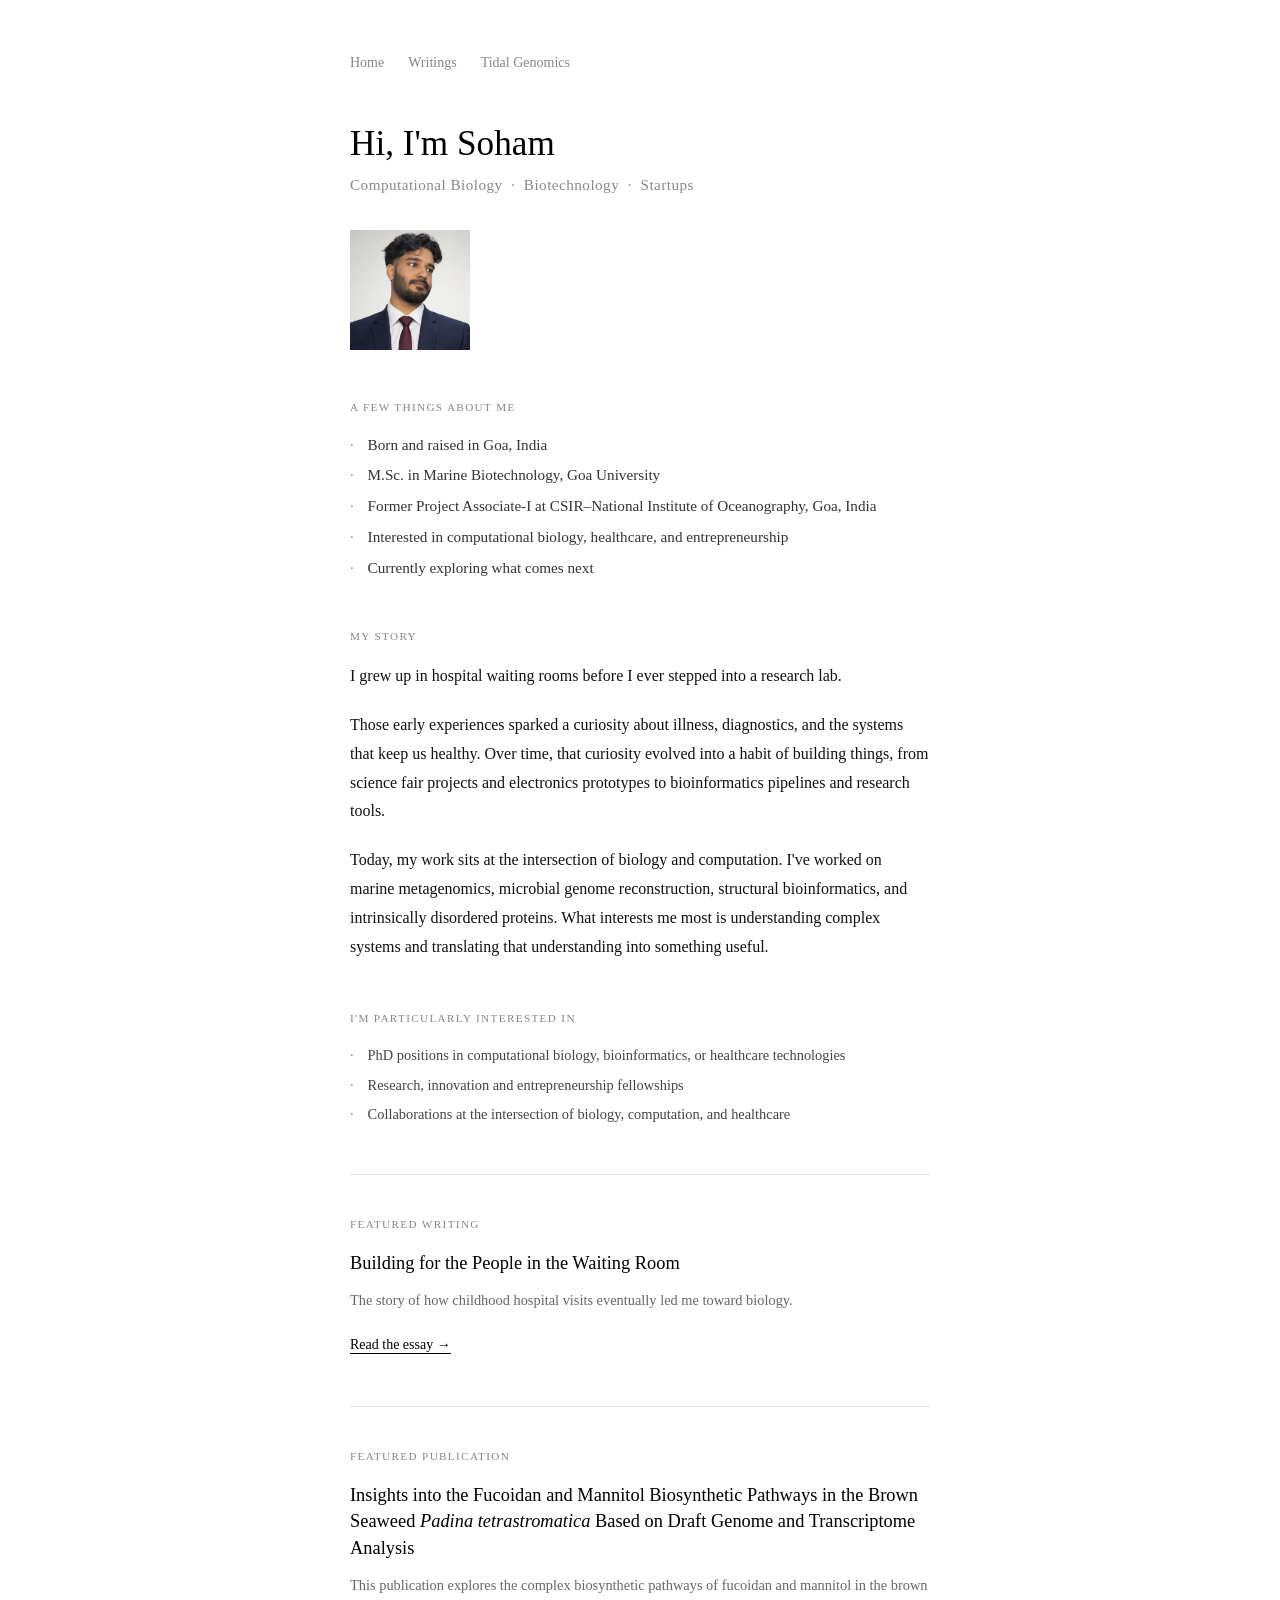
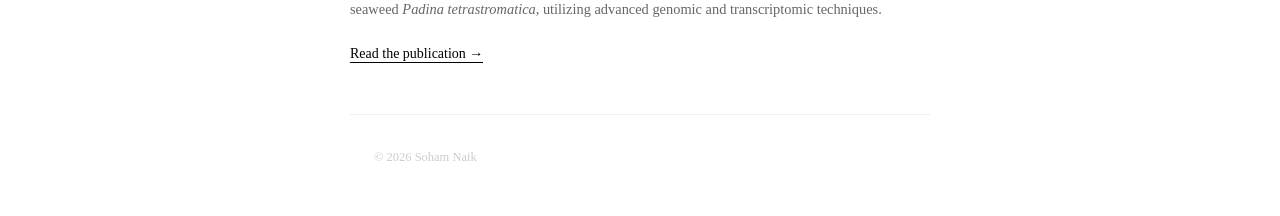
==== commit 5bc67a96: "Tidal Genomics: simplify registration section and price reason, rewrite curriculum, add instructor p" ====
--- a/index.html
+++ b/index.html
@@ -50,7 +50,7 @@
             <ul class="about-list">
                 <li>Born and raised in Goa, India</li>
                 <li>M.Sc. in Marine Biotechnology, Goa University</li>
-                <li>Former Project Associate - I at CSIR–National Institute of Oceanography, Goa, India</li>
+                <li>Former Project Associate-I at CSIR–National Institute of Oceanography, Goa, India</li>
                 <li>Interested in computational biology, healthcare, and entrepreneurship</li>
                 <li>Currently exploring what comes next</li>
             </ul>
